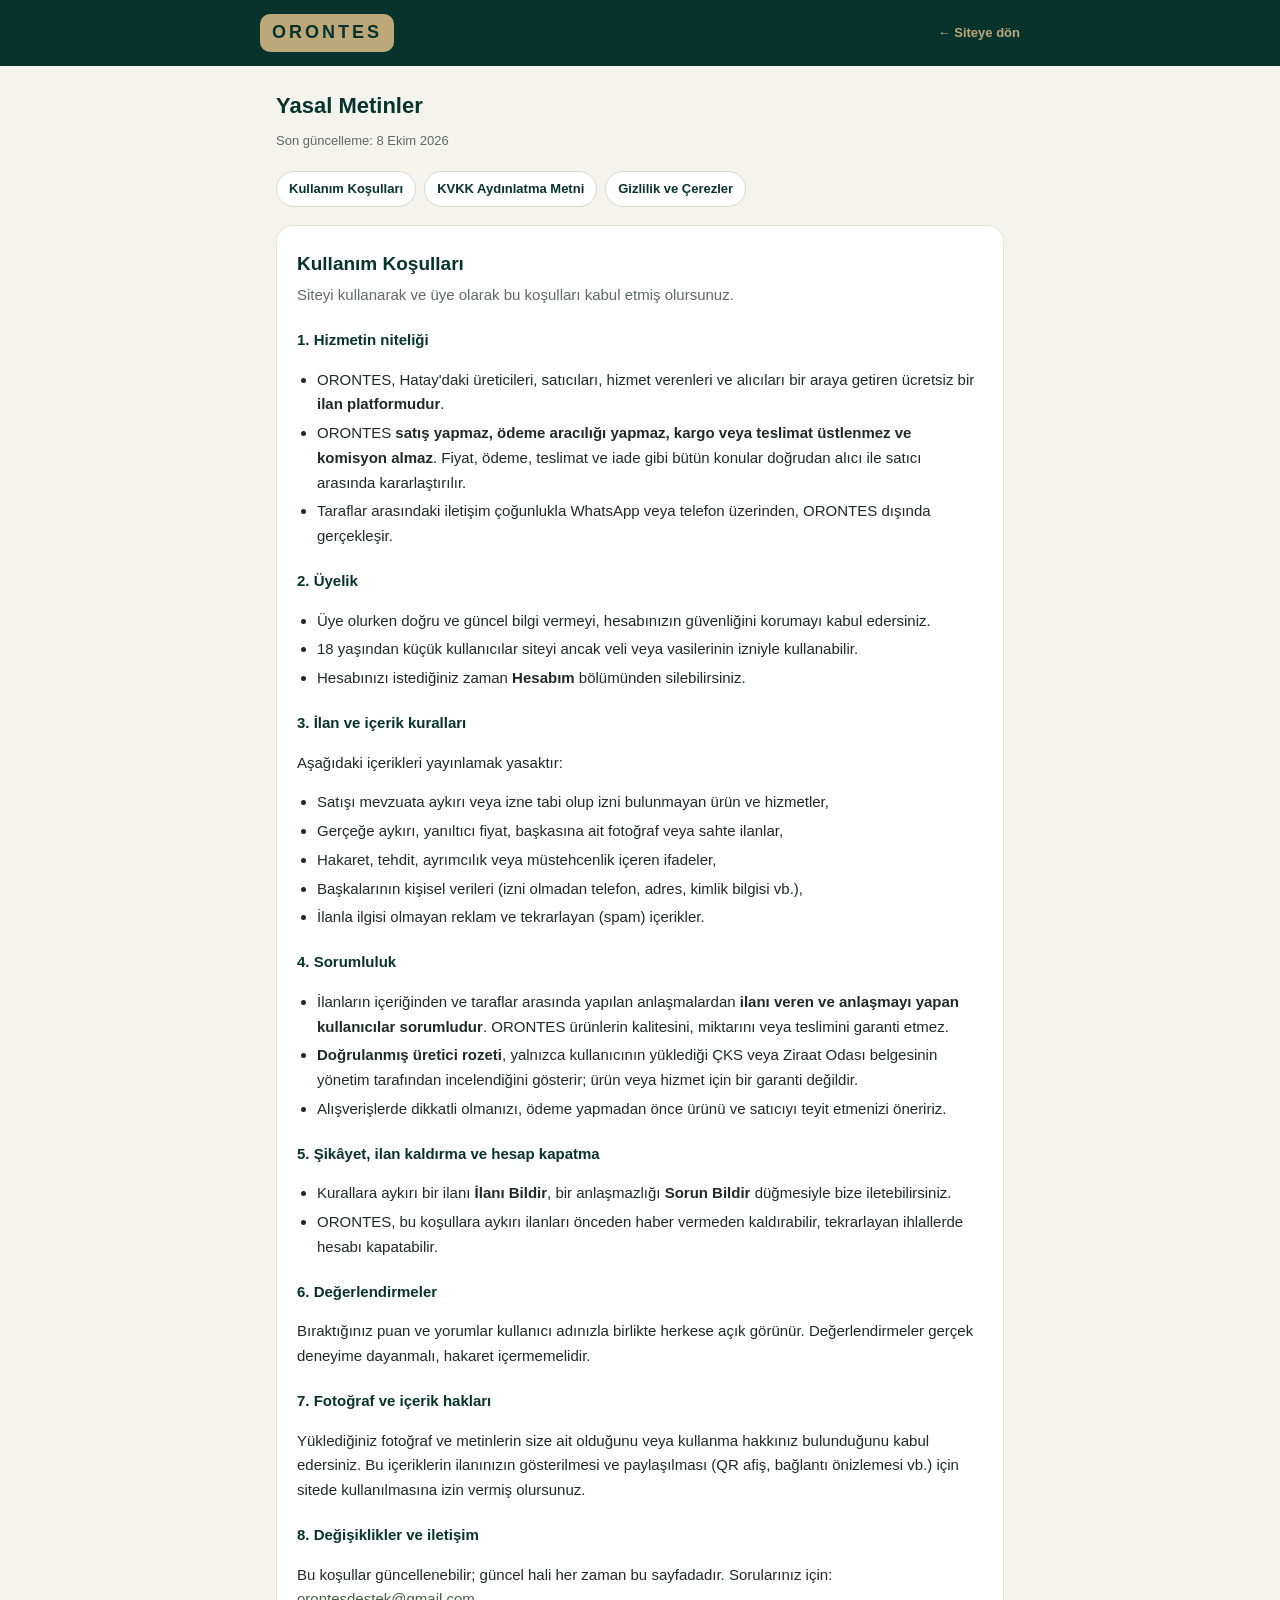
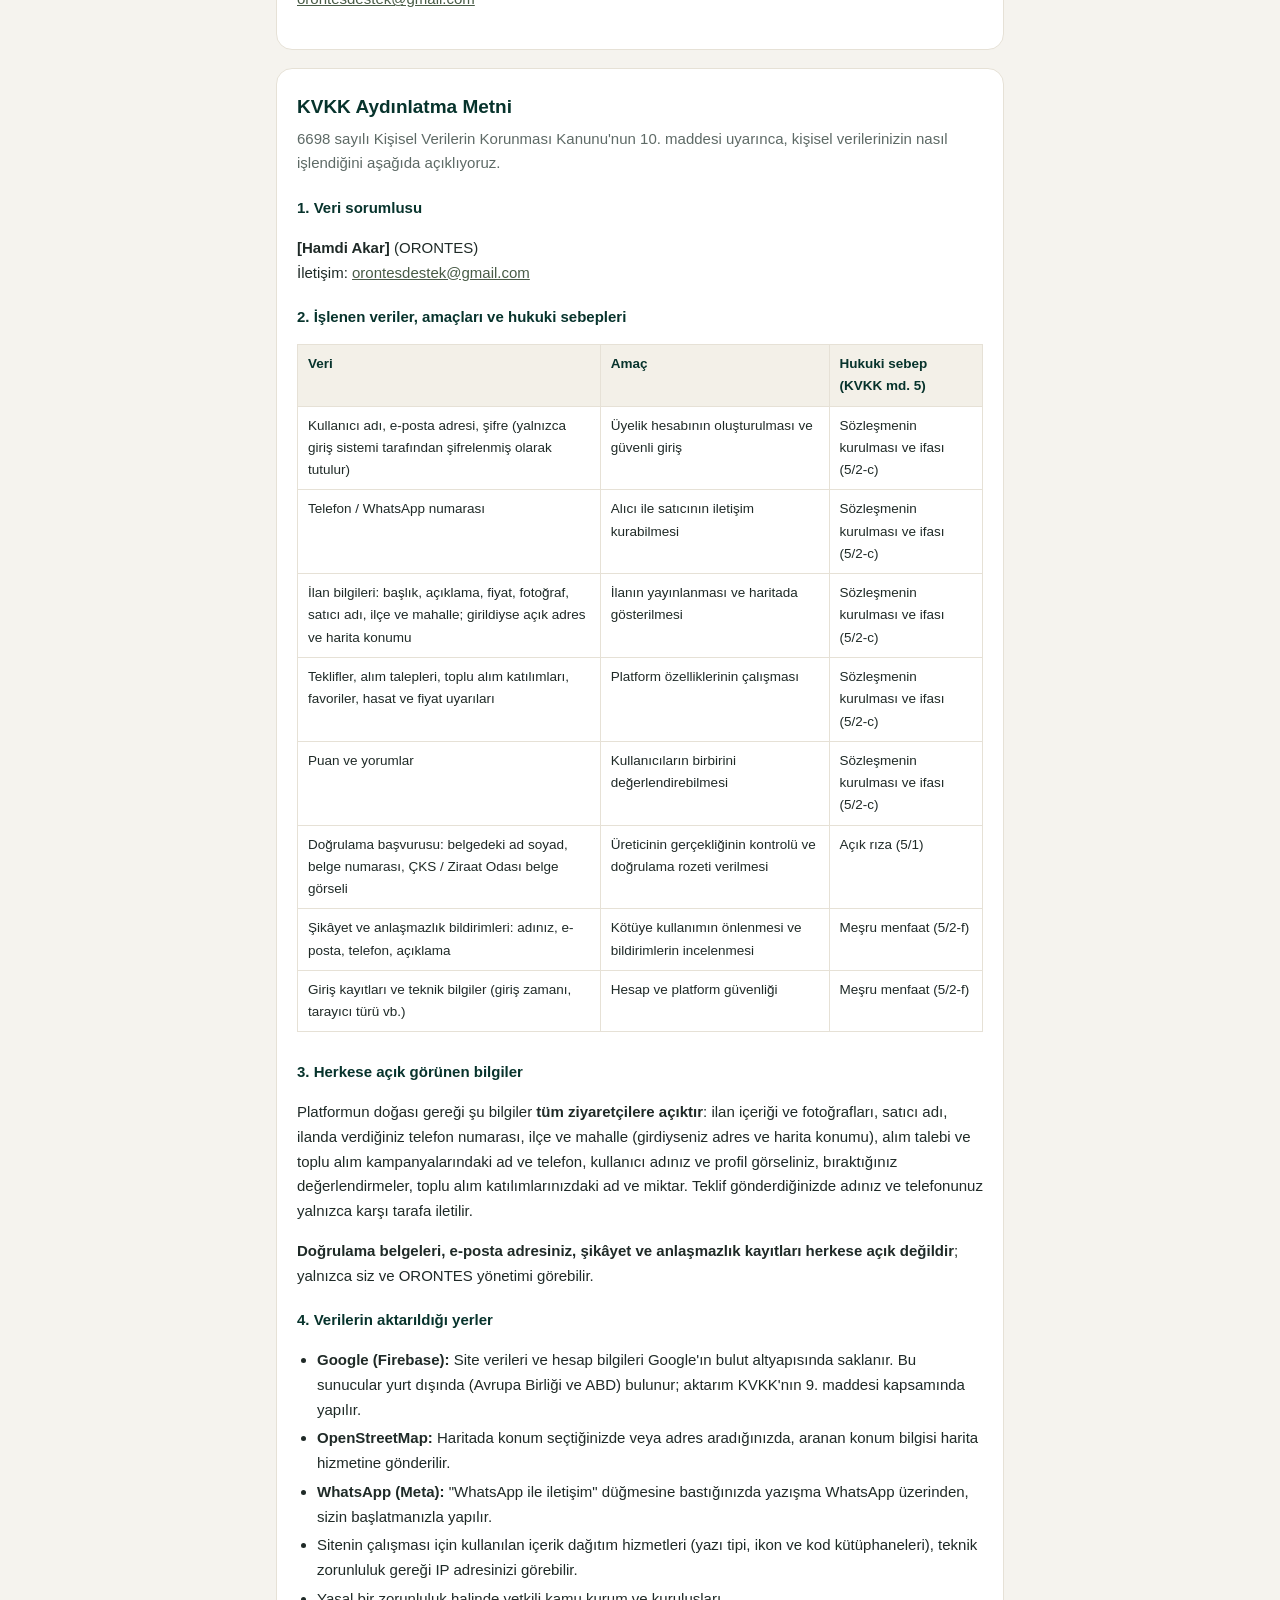
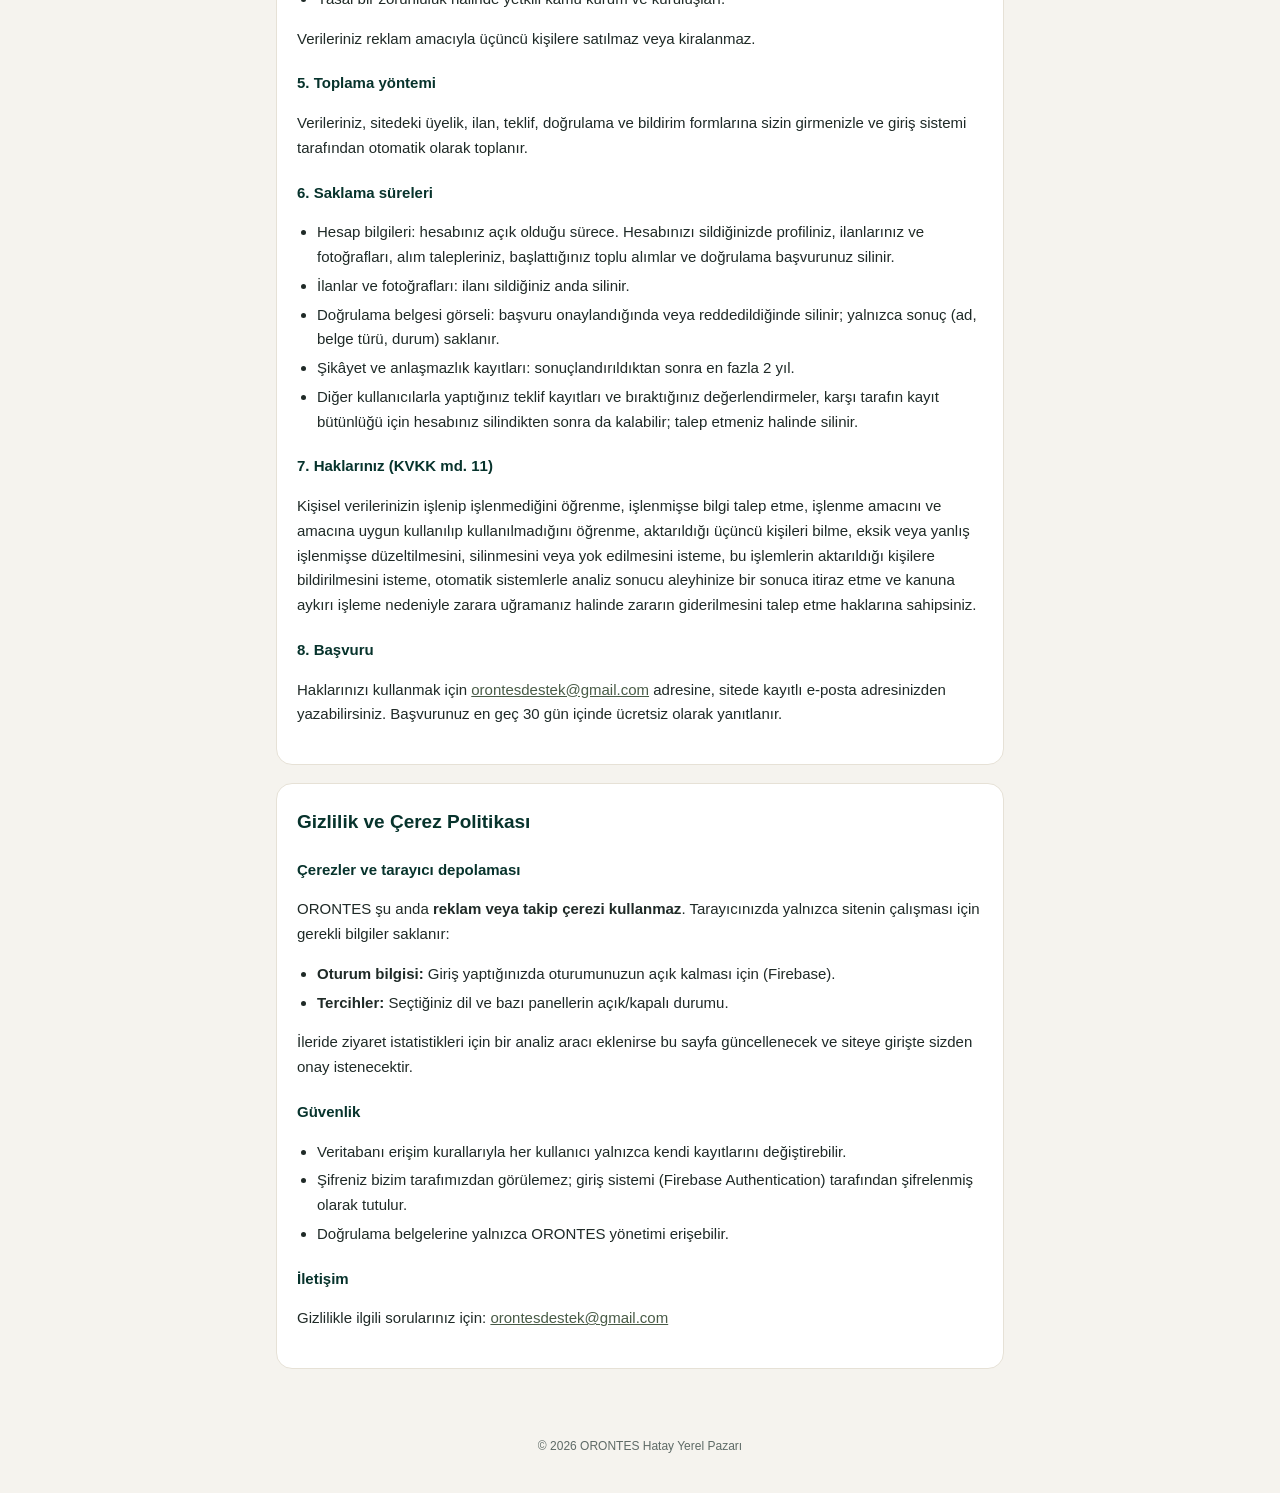
==== yasal.html @ 1a05dfaa "Add files via upload" ====
<!DOCTYPE html>
<html lang="tr">
<head>
    <meta charset="UTF-8">
    <meta name="viewport" content="width=device-width, initial-scale=1.0">
    <title>Yasal Metinler | ORONTES</title>
    <meta name="description" content="ORONTES Kullanım Koşulları, KVKK Aydınlatma Metni ve Gizlilik Politikası.">
    <meta name="theme-color" content="#07332c">
    <link rel="icon" href="icons/favicon.svg" type="image/svg+xml">
    <link rel="icon" href="icons/icon-192.png" type="image/png" sizes="192x192">
    <style>
        :root { --dark: #07332c; --olive: #485b46; --sage: #afb7ac; --gold: #bca879; --bg: #f5f3ee; --ink: #1f2a27; --muted: #5e6a66; }
        * { box-sizing: border-box; }
        body { margin: 0; background: var(--bg); color: var(--ink); font-family: -apple-system, BlinkMacSystemFont, "Segoe UI", Roboto, "Helvetica Neue", Arial, sans-serif; line-height: 1.65; font-size: 15px; }
        header { background: var(--dark); color: #fff; padding: 14px 16px; position: sticky; top: 0; z-index: 2; }
        header .wrap { display: flex; align-items: center; justify-content: space-between; gap: 12px; }
        .logo { background: var(--gold); color: var(--dark); font-weight: 900; letter-spacing: 3px; padding: 4px 12px; border-radius: 10px; text-decoration: none; font-size: 18px; }
        header a.back { color: var(--gold); font-size: 13px; font-weight: 600; text-decoration: none; }
        .wrap { max-width: 760px; margin: 0 auto; }
        nav.toc { display: flex; flex-wrap: wrap; gap: 8px; margin: 20px 16px 0; }
        nav.toc a { background: #fff; border: 1px solid #ddd8cc; color: var(--dark); padding: 6px 12px; border-radius: 999px; font-size: 13px; font-weight: 600; text-decoration: none; }
        main { padding: 0 16px 48px; }
        section { background: #fff; border: 1px solid #e6e1d6; border-radius: 16px; padding: 22px 20px; margin-top: 18px; scroll-margin-top: 72px; }
        h1 { font-size: 22px; margin: 22px 16px 0; color: var(--dark); }
        h2 { font-size: 19px; margin: 0 0 4px; color: var(--dark); }
        h3 { font-size: 15px; margin: 20px 0 6px; color: var(--dark); }
        .meta { color: var(--muted); font-size: 13px; margin: 6px 16px 0; }
        .lead { color: var(--muted); margin-top: 0; }
        ul, ol { padding-left: 20px; }
        li { margin: 4px 0; }
        .table-wrap { overflow-x: auto; }
        table { border-collapse: collapse; width: 100%; font-size: 13.5px; margin: 8px 0; }
        th, td { border: 1px solid #e6e1d6; padding: 8px 10px; text-align: left; vertical-align: top; }
        th { background: #f3f0e8; color: var(--dark); }
        .note { background: #f3f0e8; border-left: 4px solid var(--gold); padding: 10px 12px; border-radius: 8px; font-size: 14px; }
        a { color: var(--olive); }
        @media (max-width: 560px) {
            table, thead, tbody, tr, td { display: block; width: 100%; }
            thead { display: none; }
            tr { border: 1px solid #e6e1d6; border-radius: 10px; margin-bottom: 10px; padding: 6px 0; }
            td { border: none; padding: 4px 12px; }
            td::before { content: attr(data-label); display: block; font-size: 11px; font-weight: 700; text-transform: uppercase; letter-spacing: .04em; color: var(--muted); }
        }
        footer { text-align: center; color: var(--muted); font-size: 12px; padding: 20px 16px 36px; }
    </style>
</head>
<body>
    <header>
        <div class="wrap">
            <a class="logo" href="./">ORONTES</a>
            <a class="back" href="./">&larr; Siteye dön</a>
        </div>
    </header>

    <div class="wrap">
        <h1>Yasal Metinler</h1>
        <p class="meta">Son güncelleme: 8 Ekim 2026</p>
        <nav class="toc" aria-label="İçindekiler">
            <a href="#kosullar">Kullanım Koşulları</a>
            <a href="#kvkk">KVKK Aydınlatma Metni</a>
            <a href="#gizlilik">Gizlilik ve Çerezler</a>
        </nav>

        <main>
            <!-- ============================ KULLANIM KOŞULLARI ============================ -->
            <section id="kosullar">
                <h2>Kullanım Koşulları</h2>
                <p class="lead">Siteyi kullanarak ve üye olarak bu koşulları kabul etmiş olursunuz.</p>

                <h3>1. Hizmetin niteliği</h3>
                <ul>
                    <li>ORONTES, Hatay'daki üreticileri, satıcıları, hizmet verenleri ve alıcıları bir araya getiren ücretsiz bir <b>ilan platformudur</b>.</li>
                    <li>ORONTES <b>satış yapmaz, ödeme aracılığı yapmaz, kargo veya teslimat üstlenmez ve komisyon almaz</b>. Fiyat, ödeme, teslimat ve iade gibi bütün konular doğrudan alıcı ile satıcı arasında kararlaştırılır.</li>
                    <li>Taraflar arasındaki iletişim çoğunlukla WhatsApp veya telefon üzerinden, ORONTES dışında gerçekleşir.</li>
                </ul>

                <h3>2. Üyelik</h3>
                <ul>
                    <li>Üye olurken doğru ve güncel bilgi vermeyi, hesabınızın güvenliğini korumayı kabul edersiniz.</li>
                    <li>18 yaşından küçük kullanıcılar siteyi ancak veli veya vasilerinin izniyle kullanabilir.</li>
                    <li>Hesabınızı istediğiniz zaman <b>Hesabım</b> bölümünden silebilirsiniz.</li>
                </ul>

                <h3>3. İlan ve içerik kuralları</h3>
                <p>Aşağıdaki içerikleri yayınlamak yasaktır:</p>
                <ul>
                    <li>Satışı mevzuata aykırı veya izne tabi olup izni bulunmayan ürün ve hizmetler,</li>
                    <li>Gerçeğe aykırı, yanıltıcı fiyat, başkasına ait fotoğraf veya sahte ilanlar,</li>
                    <li>Hakaret, tehdit, ayrımcılık veya müstehcenlik içeren ifadeler,</li>
                    <li>Başkalarının kişisel verileri (izni olmadan telefon, adres, kimlik bilgisi vb.),</li>
                    <li>İlanla ilgisi olmayan reklam ve tekrarlayan (spam) içerikler.</li>
                </ul>

                <h3>4. Sorumluluk</h3>
                <ul>
                    <li>İlanların içeriğinden ve taraflar arasında yapılan anlaşmalardan <b>ilanı veren ve anlaşmayı yapan kullanıcılar sorumludur</b>. ORONTES ürünlerin kalitesini, miktarını veya teslimini garanti etmez.</li>
                    <li><b>Doğrulanmış üretici rozeti</b>, yalnızca kullanıcının yüklediği ÇKS veya Ziraat Odası belgesinin yönetim tarafından incelendiğini gösterir; ürün veya hizmet için bir garanti değildir.</li>
                    <li>Alışverişlerde dikkatli olmanızı, ödeme yapmadan önce ürünü ve satıcıyı teyit etmenizi öneririz.</li>
                </ul>

                <h3>5. Şikâyet, ilan kaldırma ve hesap kapatma</h3>
                <ul>
                    <li>Kurallara aykırı bir ilanı <b>İlanı Bildir</b>, bir anlaşmazlığı <b>Sorun Bildir</b> düğmesiyle bize iletebilirsiniz.</li>
                    <li>ORONTES, bu koşullara aykırı ilanları önceden haber vermeden kaldırabilir, tekrarlayan ihlallerde hesabı kapatabilir.</li>
                </ul>

                <h3>6. Değerlendirmeler</h3>
                <p>Bıraktığınız puan ve yorumlar kullanıcı adınızla birlikte herkese açık görünür. Değerlendirmeler gerçek deneyime dayanmalı, hakaret içermemelidir.</p>

                <h3>7. Fotoğraf ve içerik hakları</h3>
                <p>Yüklediğiniz fotoğraf ve metinlerin size ait olduğunu veya kullanma hakkınız bulunduğunu kabul edersiniz. Bu içeriklerin ilanınızın gösterilmesi ve paylaşılması (QR afiş, bağlantı önizlemesi vb.) için sitede kullanılmasına izin vermiş olursunuz.</p>

                <h3>8. Değişiklikler ve iletişim</h3>
                <p>Bu koşullar güncellenebilir; güncel hali her zaman bu sayfadadır. Sorularınız için: <a href="mailto:orontesdestek@gmail.com">orontesdestek@gmail.com</a></p>
            </section>

            <!-- ============================ KVKK ============================ -->
            <section id="kvkk">
                <h2>KVKK Aydınlatma Metni</h2>
                <p class="lead">6698 sayılı Kişisel Verilerin Korunması Kanunu'nun 10. maddesi uyarınca, kişisel verilerinizin nasıl işlendiğini aşağıda açıklıyoruz.</p>

                <h3>1. Veri sorumlusu</h3>
                <p><b>[Hamdi Akar]</b> (ORONTES)<br>
                   İletişim: <a href="mailto:orontesdestek@gmail.com">orontesdestek@gmail.com</a></p>

                <h3>2. İşlenen veriler, amaçları ve hukuki sebepleri</h3>
                <div class="table-wrap">
                    <table>
                        <thead><tr><th>Veri</th><th>Amaç</th><th>Hukuki sebep (KVKK md. 5)</th></tr></thead>
                        <tbody>
                            <tr><td data-label="Veri">Kullanıcı adı, e-posta adresi, şifre (yalnızca giriş sistemi tarafından şifrelenmiş olarak tutulur)</td><td data-label="Amaç">Üyelik hesabının oluşturulması ve güvenli giriş</td><td data-label="Hukuki sebep">Sözleşmenin kurulması ve ifası (5/2-c)</td></tr>
                            <tr><td data-label="Veri">Telefon / WhatsApp numarası</td><td data-label="Amaç">Alıcı ile satıcının iletişim kurabilmesi</td><td data-label="Hukuki sebep">Sözleşmenin kurulması ve ifası (5/2-c)</td></tr>
                            <tr><td data-label="Veri">İlan bilgileri: başlık, açıklama, fiyat, fotoğraf, satıcı adı, ilçe ve mahalle; girildiyse açık adres ve harita konumu</td><td data-label="Amaç">İlanın yayınlanması ve haritada gösterilmesi</td><td data-label="Hukuki sebep">Sözleşmenin kurulması ve ifası (5/2-c)</td></tr>
                            <tr><td data-label="Veri">Teklifler, alım talepleri, toplu alım katılımları, favoriler, hasat ve fiyat uyarıları</td><td data-label="Amaç">Platform özelliklerinin çalışması</td><td data-label="Hukuki sebep">Sözleşmenin kurulması ve ifası (5/2-c)</td></tr>
                            <tr><td data-label="Veri">Puan ve yorumlar</td><td data-label="Amaç">Kullanıcıların birbirini değerlendirebilmesi</td><td data-label="Hukuki sebep">Sözleşmenin kurulması ve ifası (5/2-c)</td></tr>
                            <tr><td data-label="Veri">Doğrulama başvurusu: belgedeki ad soyad, belge numarası, ÇKS / Ziraat Odası belge görseli</td><td data-label="Amaç">Üreticinin gerçekliğinin kontrolü ve doğrulama rozeti verilmesi</td><td data-label="Hukuki sebep">Açık rıza (5/1)</td></tr>
                            <tr><td data-label="Veri">Şikâyet ve anlaşmazlık bildirimleri: adınız, e-posta, telefon, açıklama</td><td data-label="Amaç">Kötüye kullanımın önlenmesi ve bildirimlerin incelenmesi</td><td data-label="Hukuki sebep">Meşru menfaat (5/2-f)</td></tr>
                            <tr><td data-label="Veri">Giriş kayıtları ve teknik bilgiler (giriş zamanı, tarayıcı türü vb.)</td><td data-label="Amaç">Hesap ve platform güvenliği</td><td data-label="Hukuki sebep">Meşru menfaat (5/2-f)</td></tr>
                        </tbody>
                    </table>
                </div>

                <h3>3. Herkese açık görünen bilgiler</h3>
                <p>Platformun doğası gereği şu bilgiler <b>tüm ziyaretçilere açıktır</b>: ilan içeriği ve fotoğrafları, satıcı adı, ilanda verdiğiniz telefon numarası, ilçe ve mahalle (girdiyseniz adres ve harita konumu), alım talebi ve toplu alım kampanyalarındaki ad ve telefon, kullanıcı adınız ve profil görseliniz, bıraktığınız değerlendirmeler, toplu alım katılımlarınızdaki ad ve miktar. Teklif gönderdiğinizde adınız ve telefonunuz yalnızca karşı tarafa iletilir.</p>
                <p><b>Doğrulama belgeleri, e-posta adresiniz, şikâyet ve anlaşmazlık kayıtları herkese açık değildir</b>; yalnızca siz ve ORONTES yönetimi görebilir.</p>

                <h3>4. Verilerin aktarıldığı yerler</h3>
                <ul>
                    <li><b>Google (Firebase):</b> Site verileri ve hesap bilgileri Google'ın bulut altyapısında saklanır. Bu sunucular yurt dışında (Avrupa Birliği ve ABD) bulunur; aktarım KVKK'nın 9. maddesi kapsamında yapılır.</li>
                    <li><b>OpenStreetMap:</b> Haritada konum seçtiğinizde veya adres aradığınızda, aranan konum bilgisi harita hizmetine gönderilir.</li>
                    <li><b>WhatsApp (Meta):</b> "WhatsApp ile iletişim" düğmesine bastığınızda yazışma WhatsApp üzerinden, sizin başlatmanızla yapılır.</li>
                    <li>Sitenin çalışması için kullanılan içerik dağıtım hizmetleri (yazı tipi, ikon ve kod kütüphaneleri), teknik zorunluluk gereği IP adresinizi görebilir.</li>
                    <li>Yasal bir zorunluluk halinde yetkili kamu kurum ve kuruluşları.</li>
                </ul>
                <p>Verileriniz reklam amacıyla üçüncü kişilere satılmaz veya kiralanmaz.</p>

                <h3>5. Toplama yöntemi</h3>
                <p>Verileriniz, sitedeki üyelik, ilan, teklif, doğrulama ve bildirim formlarına sizin girmenizle ve giriş sistemi tarafından otomatik olarak toplanır.</p>

                <h3>6. Saklama süreleri</h3>
                <ul>
                    <li>Hesap bilgileri: hesabınız açık olduğu sürece. Hesabınızı sildiğinizde profiliniz, ilanlarınız ve fotoğrafları, alım talepleriniz, başlattığınız toplu alımlar ve doğrulama başvurunuz silinir.</li>
                    <li>İlanlar ve fotoğrafları: ilanı sildiğiniz anda silinir.</li>
                    <li>Doğrulama belgesi görseli: başvuru onaylandığında veya reddedildiğinde silinir; yalnızca sonuç (ad, belge türü, durum) saklanır.</li>
                    <li>Şikâyet ve anlaşmazlık kayıtları: sonuçlandırıldıktan sonra en fazla 2 yıl.</li>
                    <li>Diğer kullanıcılarla yaptığınız teklif kayıtları ve bıraktığınız değerlendirmeler, karşı tarafın kayıt bütünlüğü için hesabınız silindikten sonra da kalabilir; talep etmeniz halinde silinir.</li>
                </ul>

                <h3>7. Haklarınız (KVKK md. 11)</h3>
                <p>Kişisel verilerinizin işlenip işlenmediğini öğrenme, işlenmişse bilgi talep etme, işlenme amacını ve amacına uygun kullanılıp kullanılmadığını öğrenme, aktarıldığı üçüncü kişileri bilme, eksik veya yanlış işlenmişse düzeltilmesini, silinmesini veya yok edilmesini isteme, bu işlemlerin aktarıldığı kişilere bildirilmesini isteme, otomatik sistemlerle analiz sonucu aleyhinize bir sonuca itiraz etme ve kanuna aykırı işleme nedeniyle zarara uğramanız halinde zararın giderilmesini talep etme haklarına sahipsiniz.</p>

                <h3>8. Başvuru</h3>
                <p>Haklarınızı kullanmak için <a href="mailto:orontesdestek@gmail.com">orontesdestek@gmail.com</a> adresine, sitede kayıtlı e-posta adresinizden yazabilirsiniz. Başvurunuz en geç 30 gün içinde ücretsiz olarak yanıtlanır.</p>
            </section>

            <!-- ============================ GİZLİLİK ============================ -->
            <section id="gizlilik">
                <h2>Gizlilik ve Çerez Politikası</h2>

                <h3>Çerezler ve tarayıcı depolaması</h3>
                <p>ORONTES şu anda <b>reklam veya takip çerezi kullanmaz</b>. Tarayıcınızda yalnızca sitenin çalışması için gerekli bilgiler saklanır:</p>
                <ul>
                    <li><b>Oturum bilgisi:</b> Giriş yaptığınızda oturumunuzun açık kalması için (Firebase).</li>
                    <li><b>Tercihler:</b> Seçtiğiniz dil ve bazı panellerin açık/kapalı durumu.</li>
                </ul>
                <p>İleride ziyaret istatistikleri için bir analiz aracı eklenirse bu sayfa güncellenecek ve siteye girişte sizden onay istenecektir.</p>

                <h3>Güvenlik</h3>
                <ul>
                    <li>Veritabanı erişim kurallarıyla her kullanıcı yalnızca kendi kayıtlarını değiştirebilir.</li>
                    <li>Şifreniz bizim tarafımızdan görülemez; giriş sistemi (Firebase Authentication) tarafından şifrelenmiş olarak tutulur.</li>
                    <li>Doğrulama belgelerine yalnızca ORONTES yönetimi erişebilir.</li>
                </ul>

                <h3>İletişim</h3>
                <p>Gizlilikle ilgili sorularınız için: <a href="mailto:orontesdestek@gmail.com">orontesdestek@gmail.com</a></p>
            </section>
        </main>
    </div>

    <footer>&copy; 2026 ORONTES Hatay Yerel Pazarı</footer>
</body>
</html>
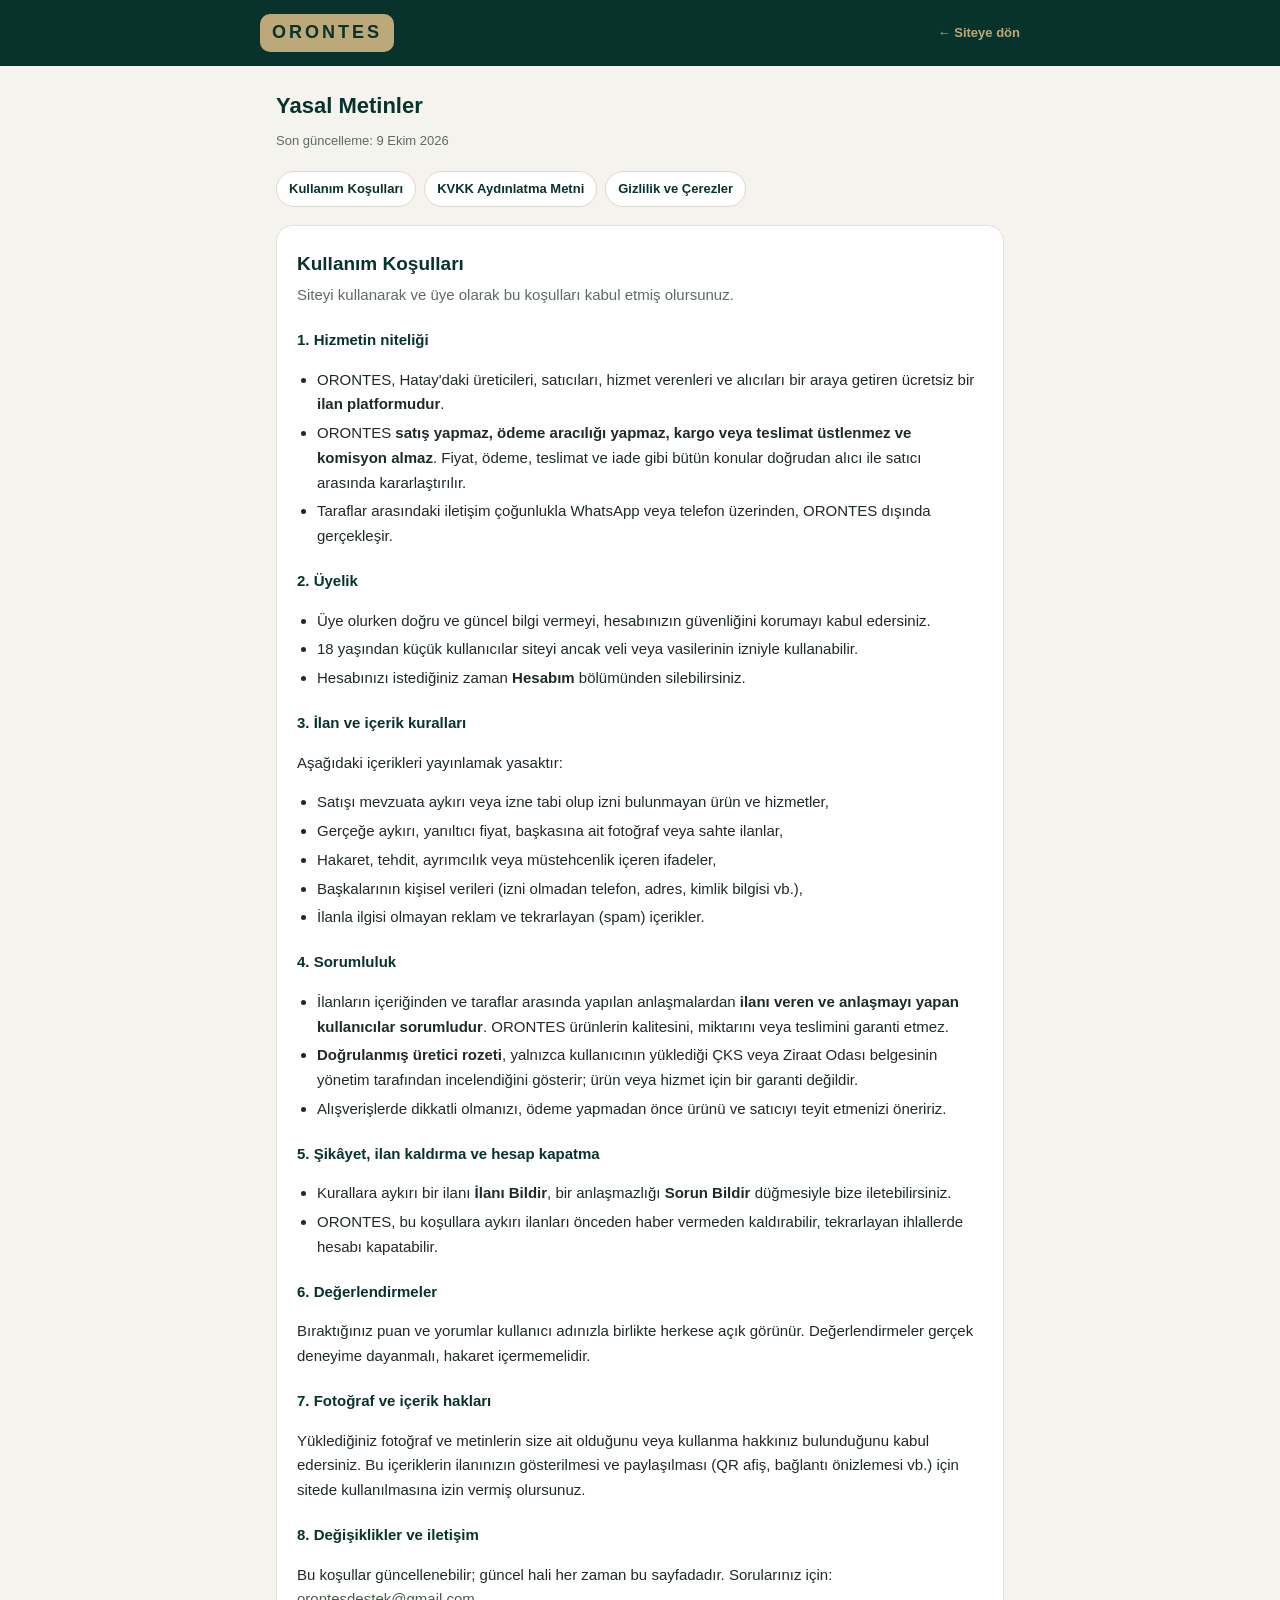
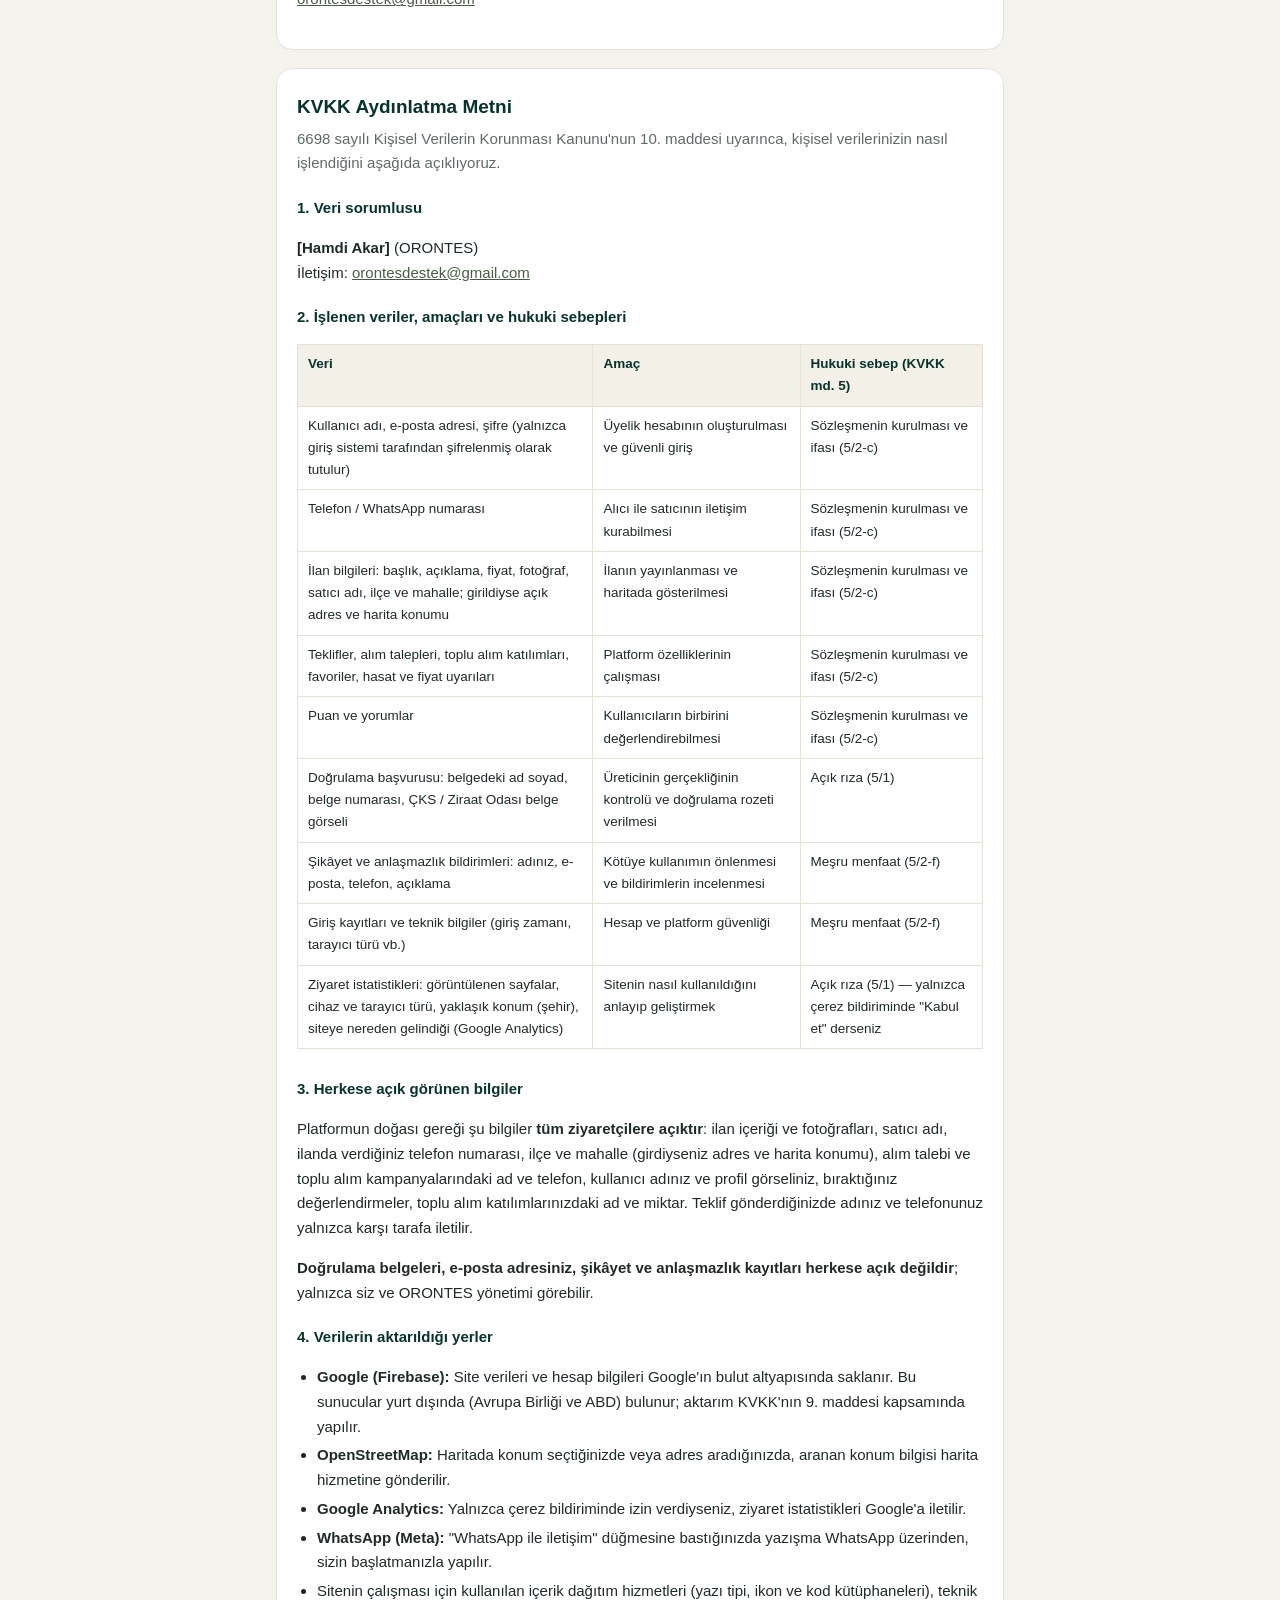
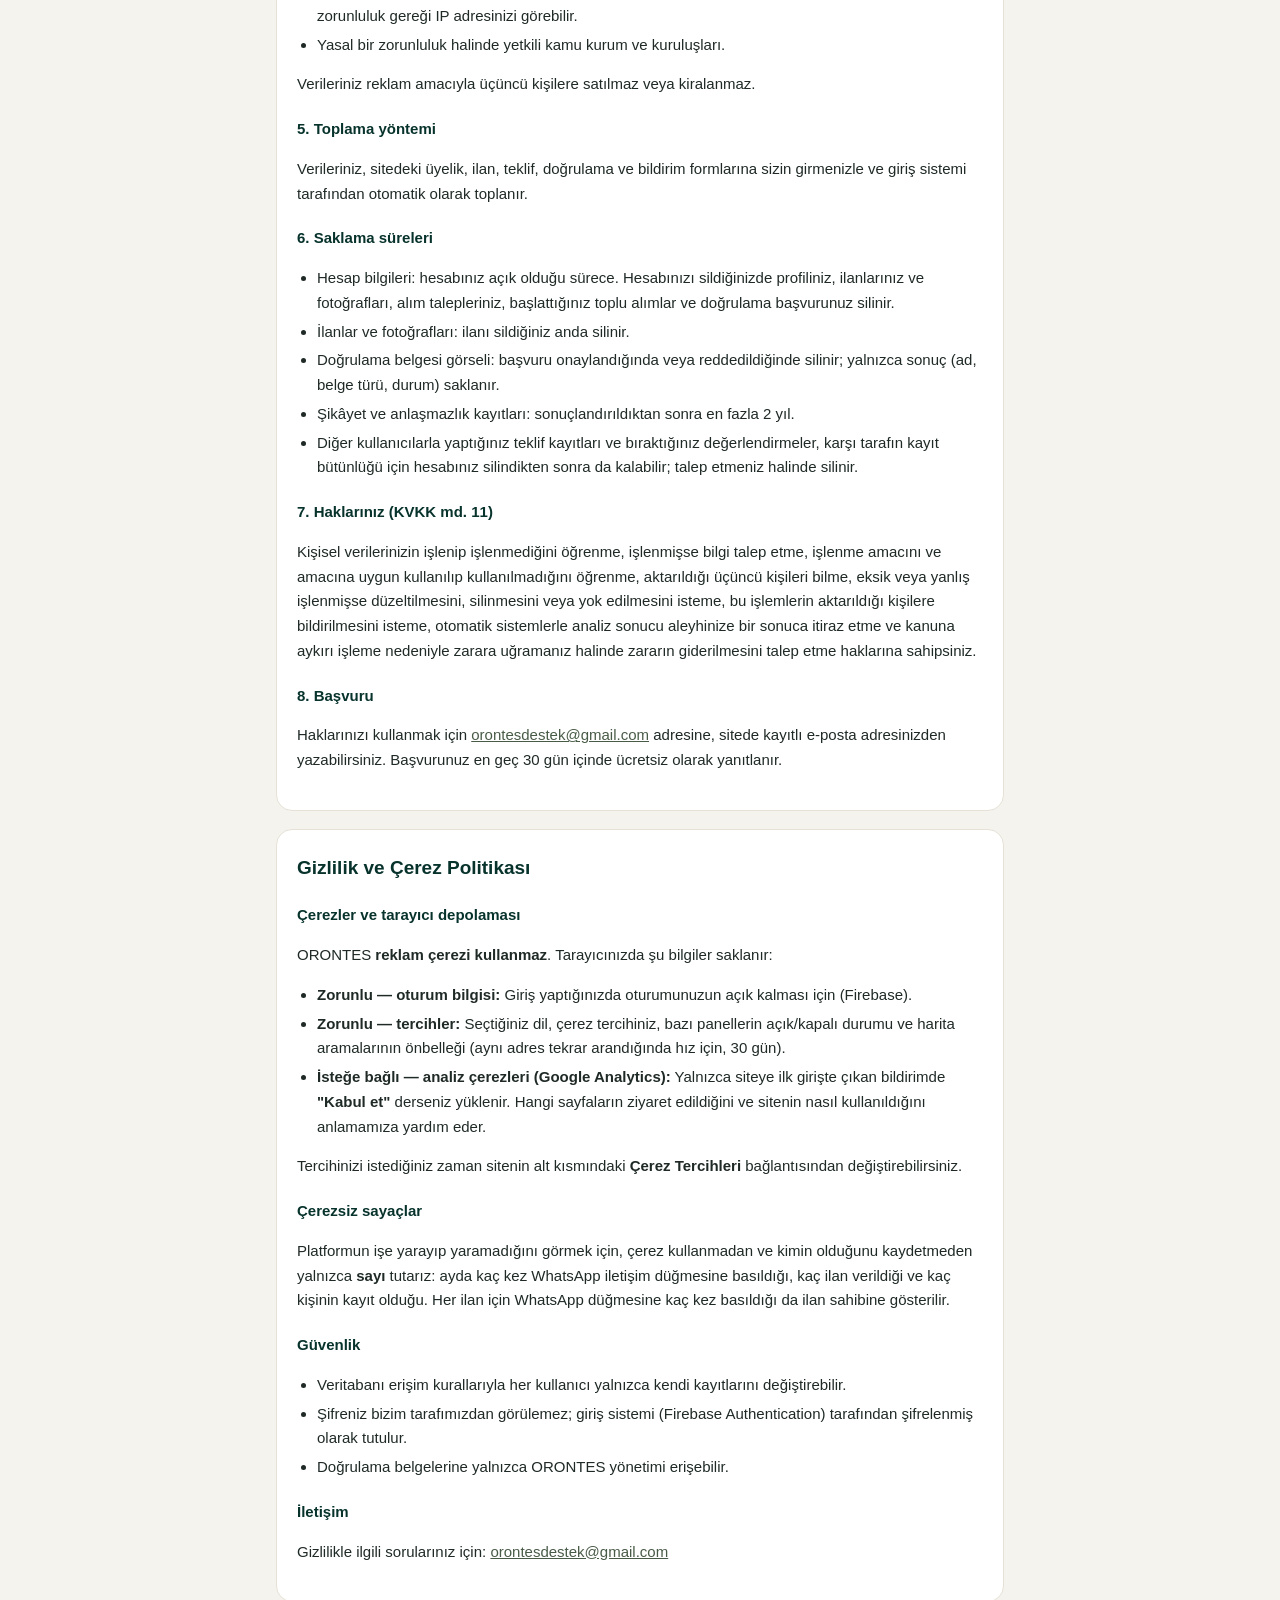
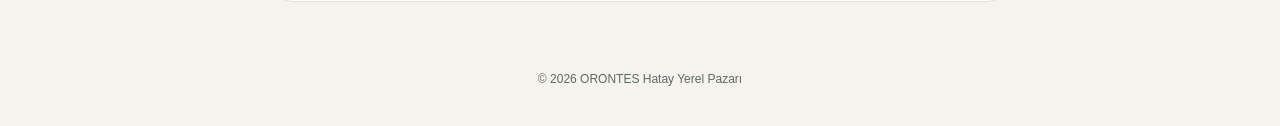
==== commit d03ca61f: "Add files via upload" ====
--- a/yasal.html
+++ b/yasal.html
@@ -6,8 +6,8 @@
     <title>Yasal Metinler | ORONTES</title>
     <meta name="description" content="ORONTES Kullanım Koşulları, KVKK Aydınlatma Metni ve Gizlilik Politikası.">
     <meta name="theme-color" content="#07332c">
-    <link rel="icon" href="icons/favicon.svg" type="image/svg+xml">
-    <link rel="icon" href="icons/icon-192.png" type="image/png" sizes="192x192">
+    <link rel="icon" href="favicon.svg" type="image/svg+xml">
+    <link rel="icon" href="icon-192.png" type="image/png" sizes="192x192">
     <style>
         :root { --dark: #07332c; --olive: #485b46; --sage: #afb7ac; --gold: #bca879; --bg: #f5f3ee; --ink: #1f2a27; --muted: #5e6a66; }
         * { box-sizing: border-box; }
@@ -54,7 +54,7 @@
 
     <div class="wrap">
         <h1>Yasal Metinler</h1>
-        <p class="meta">Son güncelleme: 8 Ekim 2026</p>
+        <p class="meta">Son güncelleme: 9 Ekim 2026</p>
         <nav class="toc" aria-label="İçindekiler">
             <a href="#kosullar">Kullanım Koşulları</a>
             <a href="#kvkk">KVKK Aydınlatma Metni</a>
@@ -136,6 +136,7 @@
                             <tr><td data-label="Veri">Doğrulama başvurusu: belgedeki ad soyad, belge numarası, ÇKS / Ziraat Odası belge görseli</td><td data-label="Amaç">Üreticinin gerçekliğinin kontrolü ve doğrulama rozeti verilmesi</td><td data-label="Hukuki sebep">Açık rıza (5/1)</td></tr>
                             <tr><td data-label="Veri">Şikâyet ve anlaşmazlık bildirimleri: adınız, e-posta, telefon, açıklama</td><td data-label="Amaç">Kötüye kullanımın önlenmesi ve bildirimlerin incelenmesi</td><td data-label="Hukuki sebep">Meşru menfaat (5/2-f)</td></tr>
                             <tr><td data-label="Veri">Giriş kayıtları ve teknik bilgiler (giriş zamanı, tarayıcı türü vb.)</td><td data-label="Amaç">Hesap ve platform güvenliği</td><td data-label="Hukuki sebep">Meşru menfaat (5/2-f)</td></tr>
+                            <tr><td data-label="Veri">Ziyaret istatistikleri: görüntülenen sayfalar, cihaz ve tarayıcı türü, yaklaşık konum (şehir), siteye nereden gelindiği (Google Analytics)</td><td data-label="Amaç">Sitenin nasıl kullanıldığını anlayıp geliştirmek</td><td data-label="Hukuki sebep">Açık rıza (5/1) — yalnızca çerez bildiriminde "Kabul et" derseniz</td></tr>
                         </tbody>
                     </table>
                 </div>
@@ -148,6 +149,7 @@
                 <ul>
                     <li><b>Google (Firebase):</b> Site verileri ve hesap bilgileri Google'ın bulut altyapısında saklanır. Bu sunucular yurt dışında (Avrupa Birliği ve ABD) bulunur; aktarım KVKK'nın 9. maddesi kapsamında yapılır.</li>
                     <li><b>OpenStreetMap:</b> Haritada konum seçtiğinizde veya adres aradığınızda, aranan konum bilgisi harita hizmetine gönderilir.</li>
+                    <li><b>Google Analytics:</b> Yalnızca çerez bildiriminde izin verdiyseniz, ziyaret istatistikleri Google'a iletilir.</li>
                     <li><b>WhatsApp (Meta):</b> "WhatsApp ile iletişim" düğmesine bastığınızda yazışma WhatsApp üzerinden, sizin başlatmanızla yapılır.</li>
                     <li>Sitenin çalışması için kullanılan içerik dağıtım hizmetleri (yazı tipi, ikon ve kod kütüphaneleri), teknik zorunluluk gereği IP adresinizi görebilir.</li>
                     <li>Yasal bir zorunluluk halinde yetkili kamu kurum ve kuruluşları.</li>
@@ -178,12 +180,16 @@
                 <h2>Gizlilik ve Çerez Politikası</h2>
 
                 <h3>Çerezler ve tarayıcı depolaması</h3>
-                <p>ORONTES şu anda <b>reklam veya takip çerezi kullanmaz</b>. Tarayıcınızda yalnızca sitenin çalışması için gerekli bilgiler saklanır:</p>
-                <ul>
-                    <li><b>Oturum bilgisi:</b> Giriş yaptığınızda oturumunuzun açık kalması için (Firebase).</li>
-                    <li><b>Tercihler:</b> Seçtiğiniz dil ve bazı panellerin açık/kapalı durumu.</li>
-                </ul>
-                <p>İleride ziyaret istatistikleri için bir analiz aracı eklenirse bu sayfa güncellenecek ve siteye girişte sizden onay istenecektir.</p>
+                <p>ORONTES <b>reklam çerezi kullanmaz</b>. Tarayıcınızda şu bilgiler saklanır:</p>
+                <ul>
+                    <li><b>Zorunlu — oturum bilgisi:</b> Giriş yaptığınızda oturumunuzun açık kalması için (Firebase).</li>
+                    <li><b>Zorunlu — tercihler:</b> Seçtiğiniz dil, çerez tercihiniz, bazı panellerin açık/kapalı durumu ve harita aramalarının önbelleği (aynı adres tekrar arandığında hız için, 30 gün).</li>
+                    <li><b>İsteğe bağlı — analiz çerezleri (Google Analytics):</b> Yalnızca siteye ilk girişte çıkan bildirimde <b>"Kabul et"</b> derseniz yüklenir. Hangi sayfaların ziyaret edildiğini ve sitenin nasıl kullanıldığını anlamamıza yardım eder.</li>
+                </ul>
+                <p>Tercihinizi istediğiniz zaman sitenin alt kısmındaki <b>Çerez Tercihleri</b> bağlantısından değiştirebilirsiniz.</p>
+
+                <h3>Çerezsiz sayaçlar</h3>
+                <p>Platformun işe yarayıp yaramadığını görmek için, çerez kullanmadan ve kimin olduğunu kaydetmeden yalnızca <b>sayı</b> tutarız: ayda kaç kez WhatsApp iletişim düğmesine basıldığı, kaç ilan verildiği ve kaç kişinin kayıt olduğu. Her ilan için WhatsApp düğmesine kaç kez basıldığı da ilan sahibine gösterilir.</p>
 
                 <h3>Güvenlik</h3>
                 <ul>
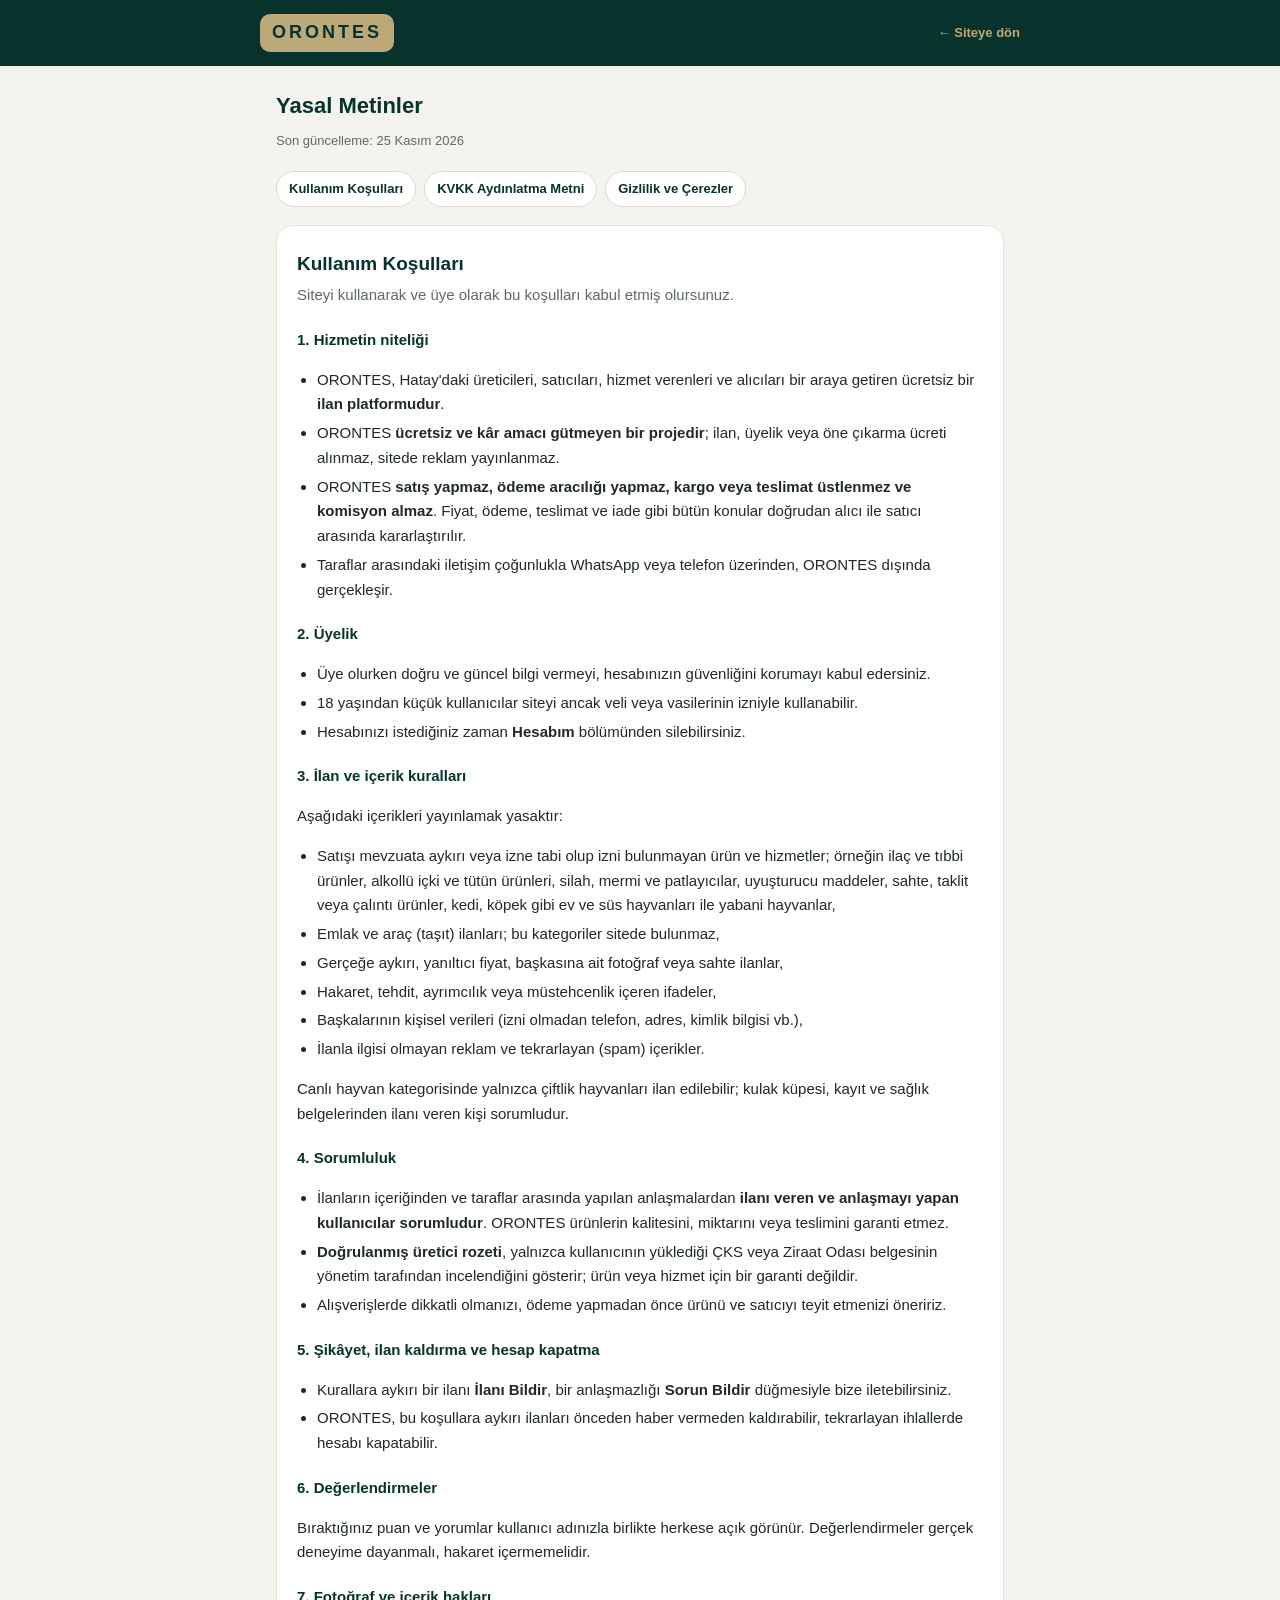
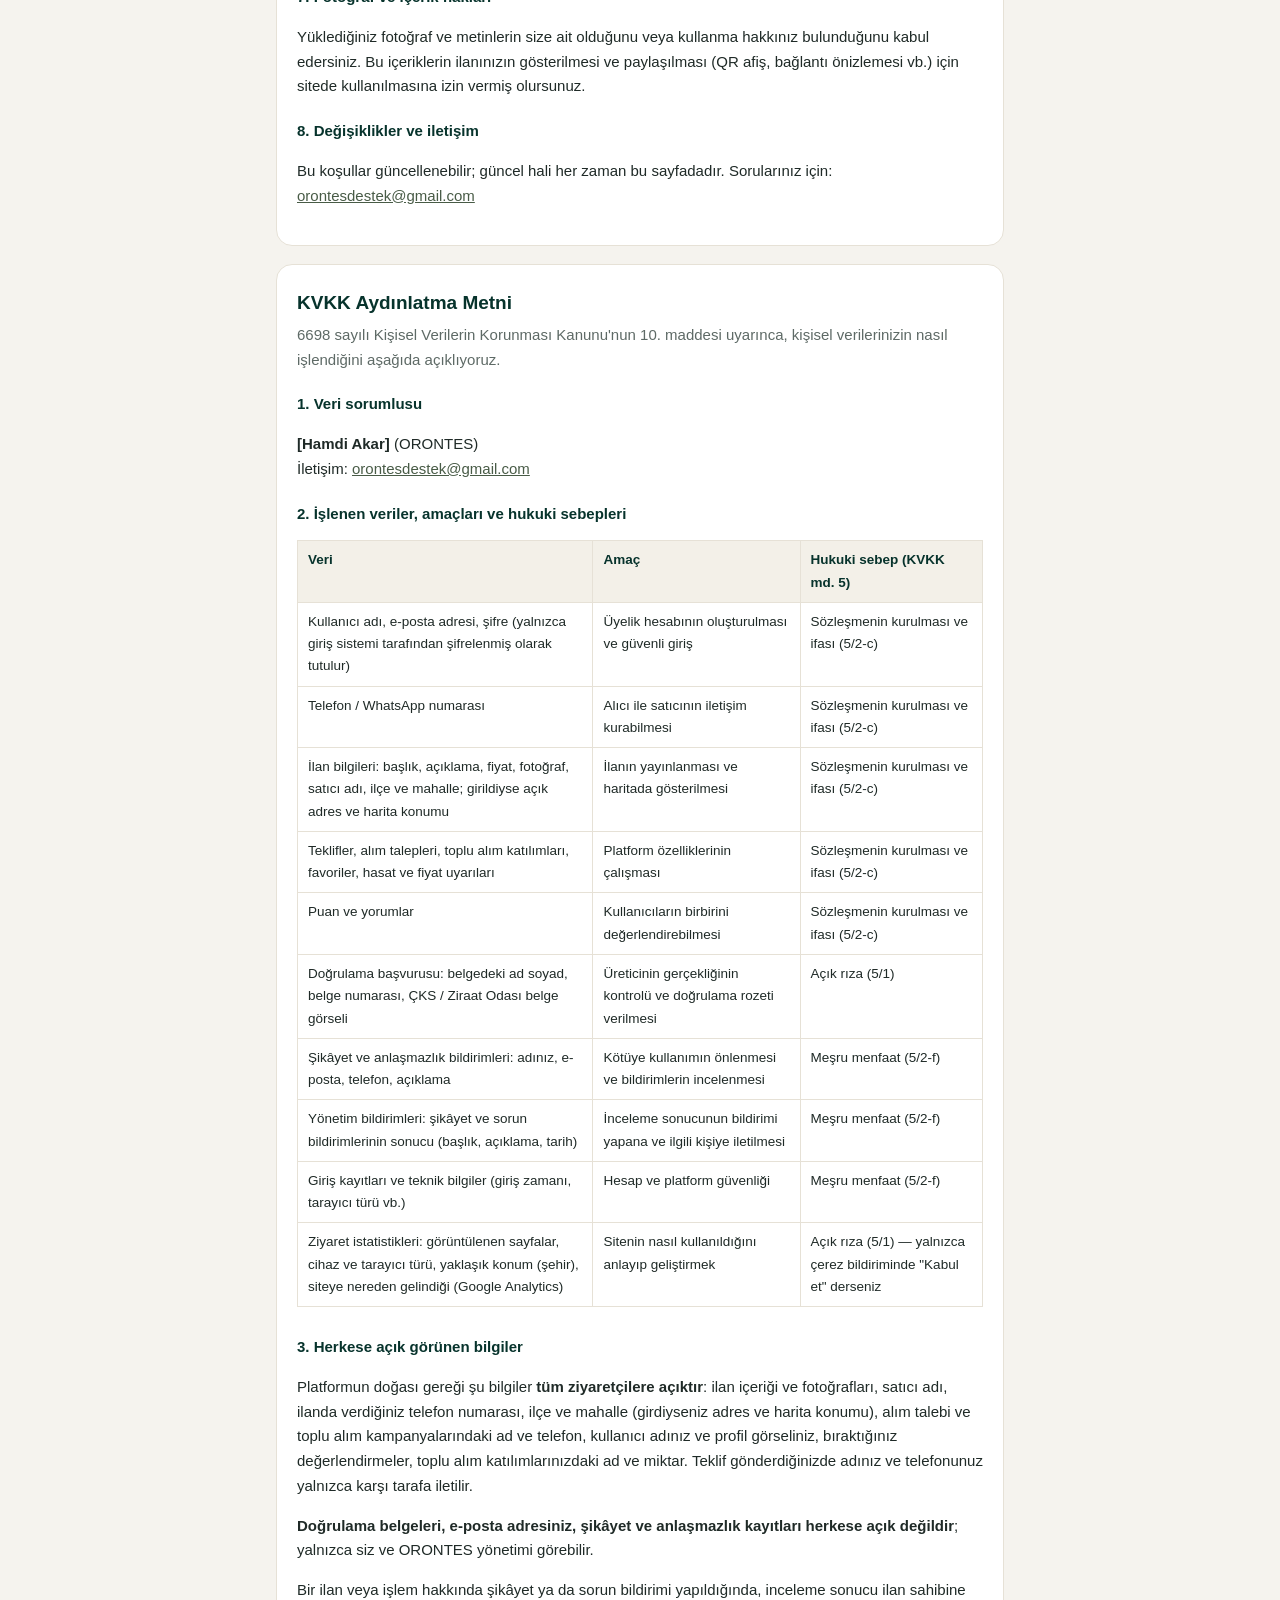
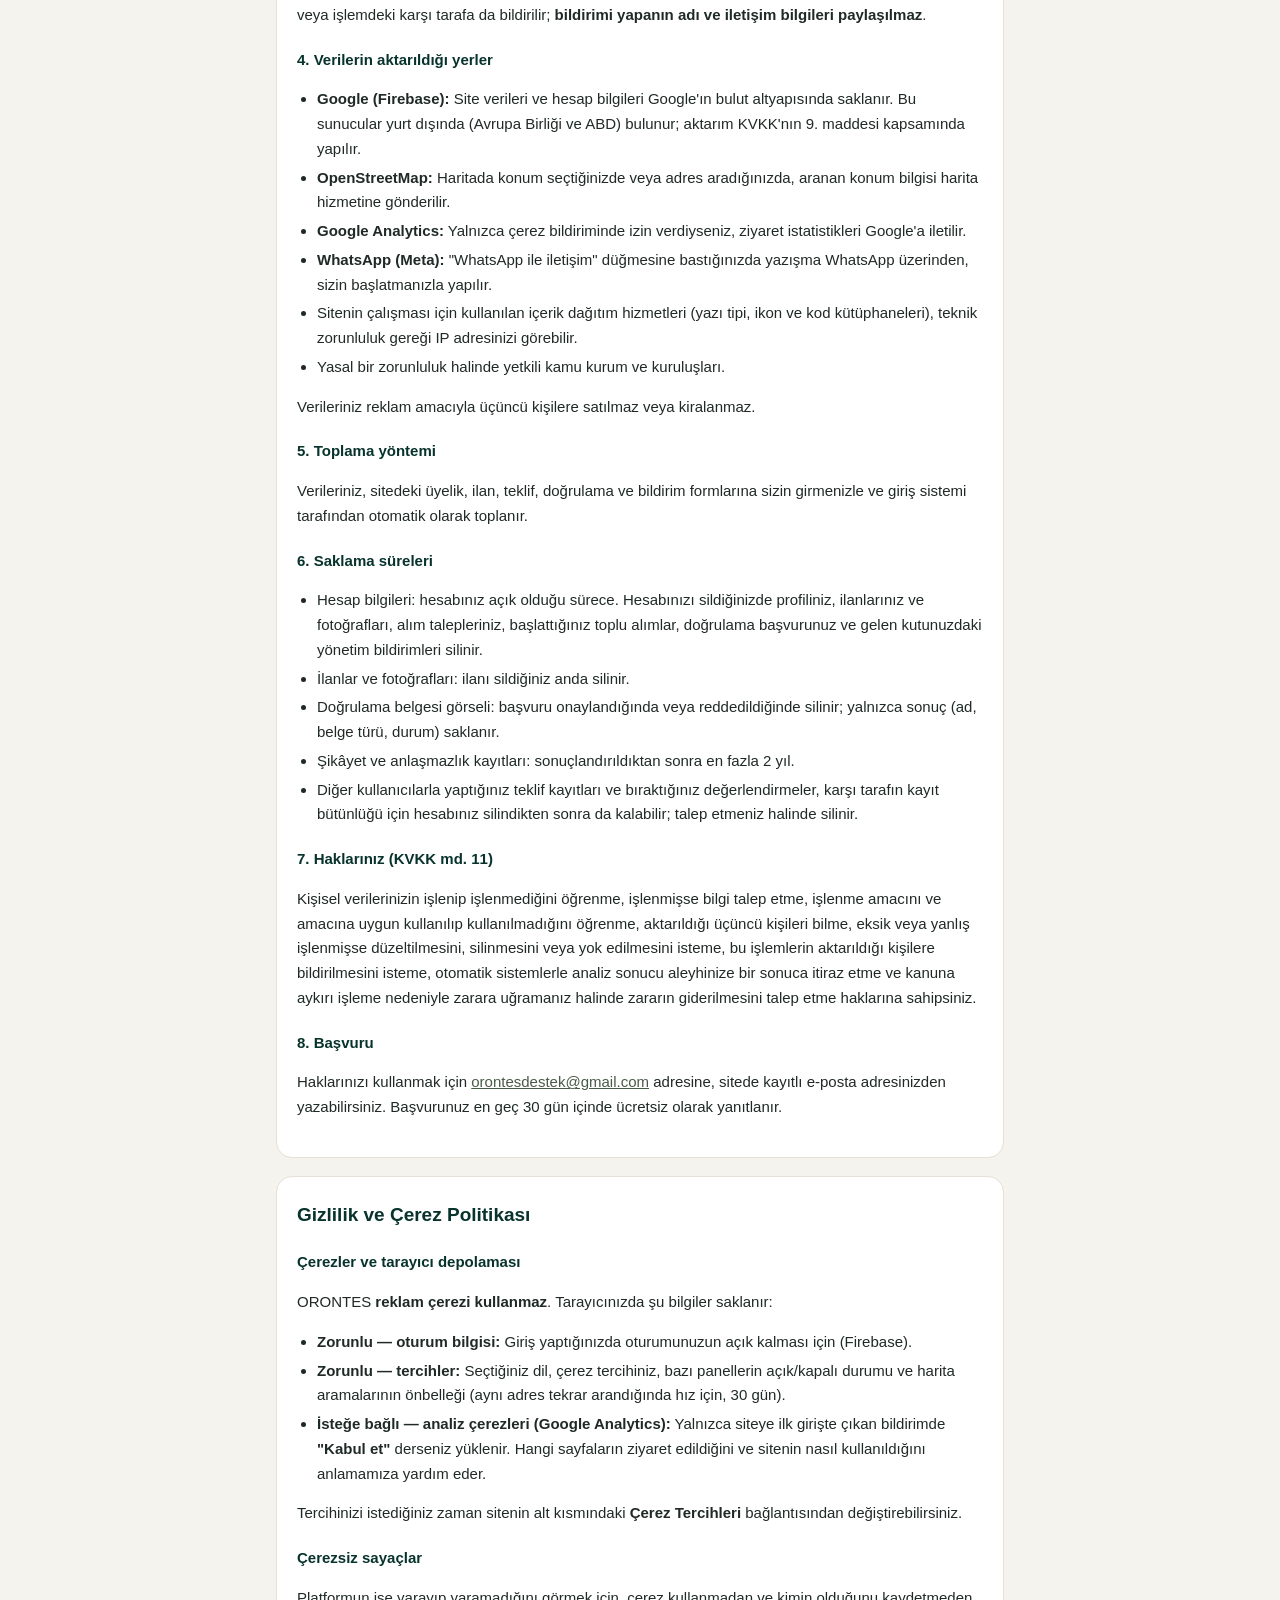
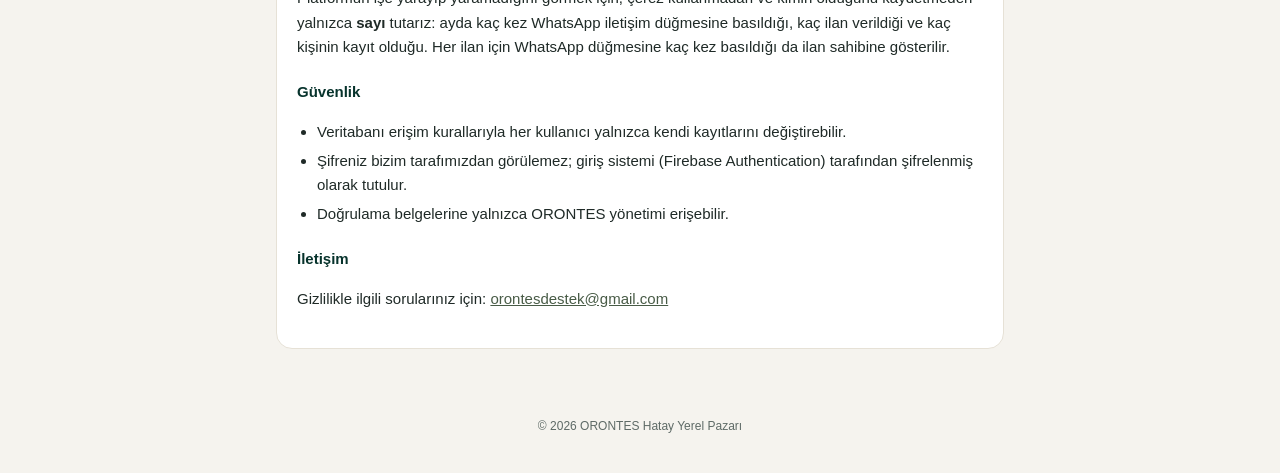
==== commit efffb6e0: "Add files via upload" ====
--- a/yasal.html
+++ b/yasal.html
@@ -54,7 +54,7 @@
 
     <div class="wrap">
         <h1>Yasal Metinler</h1>
-        <p class="meta">Son güncelleme: 9 Ekim 2026</p>
+        <p class="meta">Son güncelleme: 25 Kasım 2026</p>
         <nav class="toc" aria-label="İçindekiler">
             <a href="#kosullar">Kullanım Koşulları</a>
             <a href="#kvkk">KVKK Aydınlatma Metni</a>
@@ -70,6 +70,7 @@
                 <h3>1. Hizmetin niteliği</h3>
                 <ul>
                     <li>ORONTES, Hatay'daki üreticileri, satıcıları, hizmet verenleri ve alıcıları bir araya getiren ücretsiz bir <b>ilan platformudur</b>.</li>
+                    <li>ORONTES <b>ücretsiz ve kâr amacı gütmeyen bir projedir</b>; ilan, üyelik veya öne çıkarma ücreti alınmaz, sitede reklam yayınlanmaz.</li>
                     <li>ORONTES <b>satış yapmaz, ödeme aracılığı yapmaz, kargo veya teslimat üstlenmez ve komisyon almaz</b>. Fiyat, ödeme, teslimat ve iade gibi bütün konular doğrudan alıcı ile satıcı arasında kararlaştırılır.</li>
                     <li>Taraflar arasındaki iletişim çoğunlukla WhatsApp veya telefon üzerinden, ORONTES dışında gerçekleşir.</li>
                 </ul>
@@ -84,12 +85,14 @@
                 <h3>3. İlan ve içerik kuralları</h3>
                 <p>Aşağıdaki içerikleri yayınlamak yasaktır:</p>
                 <ul>
-                    <li>Satışı mevzuata aykırı veya izne tabi olup izni bulunmayan ürün ve hizmetler,</li>
+                    <li>Satışı mevzuata aykırı veya izne tabi olup izni bulunmayan ürün ve hizmetler; örneğin ilaç ve tıbbi ürünler, alkollü içki ve tütün ürünleri, silah, mermi ve patlayıcılar, uyuşturucu maddeler, sahte, taklit veya çalıntı ürünler, kedi, köpek gibi ev ve süs hayvanları ile yabani hayvanlar,</li>
+                    <li>Emlak ve araç (taşıt) ilanları; bu kategoriler sitede bulunmaz,</li>
                     <li>Gerçeğe aykırı, yanıltıcı fiyat, başkasına ait fotoğraf veya sahte ilanlar,</li>
                     <li>Hakaret, tehdit, ayrımcılık veya müstehcenlik içeren ifadeler,</li>
                     <li>Başkalarının kişisel verileri (izni olmadan telefon, adres, kimlik bilgisi vb.),</li>
                     <li>İlanla ilgisi olmayan reklam ve tekrarlayan (spam) içerikler.</li>
                 </ul>
+                <p>Canlı hayvan kategorisinde yalnızca çiftlik hayvanları ilan edilebilir; kulak küpesi, kayıt ve sağlık belgelerinden ilanı veren kişi sorumludur.</p>
 
                 <h3>4. Sorumluluk</h3>
                 <ul>
@@ -135,6 +138,7 @@
                             <tr><td data-label="Veri">Puan ve yorumlar</td><td data-label="Amaç">Kullanıcıların birbirini değerlendirebilmesi</td><td data-label="Hukuki sebep">Sözleşmenin kurulması ve ifası (5/2-c)</td></tr>
                             <tr><td data-label="Veri">Doğrulama başvurusu: belgedeki ad soyad, belge numarası, ÇKS / Ziraat Odası belge görseli</td><td data-label="Amaç">Üreticinin gerçekliğinin kontrolü ve doğrulama rozeti verilmesi</td><td data-label="Hukuki sebep">Açık rıza (5/1)</td></tr>
                             <tr><td data-label="Veri">Şikâyet ve anlaşmazlık bildirimleri: adınız, e-posta, telefon, açıklama</td><td data-label="Amaç">Kötüye kullanımın önlenmesi ve bildirimlerin incelenmesi</td><td data-label="Hukuki sebep">Meşru menfaat (5/2-f)</td></tr>
+                            <tr><td data-label="Veri">Yönetim bildirimleri: şikâyet ve sorun bildirimlerinin sonucu (başlık, açıklama, tarih)</td><td data-label="Amaç">İnceleme sonucunun bildirimi yapana ve ilgili kişiye iletilmesi</td><td data-label="Hukuki sebep">Meşru menfaat (5/2-f)</td></tr>
                             <tr><td data-label="Veri">Giriş kayıtları ve teknik bilgiler (giriş zamanı, tarayıcı türü vb.)</td><td data-label="Amaç">Hesap ve platform güvenliği</td><td data-label="Hukuki sebep">Meşru menfaat (5/2-f)</td></tr>
                             <tr><td data-label="Veri">Ziyaret istatistikleri: görüntülenen sayfalar, cihaz ve tarayıcı türü, yaklaşık konum (şehir), siteye nereden gelindiği (Google Analytics)</td><td data-label="Amaç">Sitenin nasıl kullanıldığını anlayıp geliştirmek</td><td data-label="Hukuki sebep">Açık rıza (5/1) — yalnızca çerez bildiriminde "Kabul et" derseniz</td></tr>
                         </tbody>
@@ -144,6 +148,7 @@
                 <h3>3. Herkese açık görünen bilgiler</h3>
                 <p>Platformun doğası gereği şu bilgiler <b>tüm ziyaretçilere açıktır</b>: ilan içeriği ve fotoğrafları, satıcı adı, ilanda verdiğiniz telefon numarası, ilçe ve mahalle (girdiyseniz adres ve harita konumu), alım talebi ve toplu alım kampanyalarındaki ad ve telefon, kullanıcı adınız ve profil görseliniz, bıraktığınız değerlendirmeler, toplu alım katılımlarınızdaki ad ve miktar. Teklif gönderdiğinizde adınız ve telefonunuz yalnızca karşı tarafa iletilir.</p>
                 <p><b>Doğrulama belgeleri, e-posta adresiniz, şikâyet ve anlaşmazlık kayıtları herkese açık değildir</b>; yalnızca siz ve ORONTES yönetimi görebilir.</p>
+                <p>Bir ilan veya işlem hakkında şikâyet ya da sorun bildirimi yapıldığında, inceleme sonucu ilan sahibine veya işlemdeki karşı tarafa da bildirilir; <b>bildirimi yapanın adı ve iletişim bilgileri paylaşılmaz</b>.</p>
 
                 <h3>4. Verilerin aktarıldığı yerler</h3>
                 <ul>
@@ -161,7 +166,7 @@
 
                 <h3>6. Saklama süreleri</h3>
                 <ul>
-                    <li>Hesap bilgileri: hesabınız açık olduğu sürece. Hesabınızı sildiğinizde profiliniz, ilanlarınız ve fotoğrafları, alım talepleriniz, başlattığınız toplu alımlar ve doğrulama başvurunuz silinir.</li>
+                    <li>Hesap bilgileri: hesabınız açık olduğu sürece. Hesabınızı sildiğinizde profiliniz, ilanlarınız ve fotoğrafları, alım talepleriniz, başlattığınız toplu alımlar, doğrulama başvurunuz ve gelen kutunuzdaki yönetim bildirimleri silinir.</li>
                     <li>İlanlar ve fotoğrafları: ilanı sildiğiniz anda silinir.</li>
                     <li>Doğrulama belgesi görseli: başvuru onaylandığında veya reddedildiğinde silinir; yalnızca sonuç (ad, belge türü, durum) saklanır.</li>
                     <li>Şikâyet ve anlaşmazlık kayıtları: sonuçlandırıldıktan sonra en fazla 2 yıl.</li>
